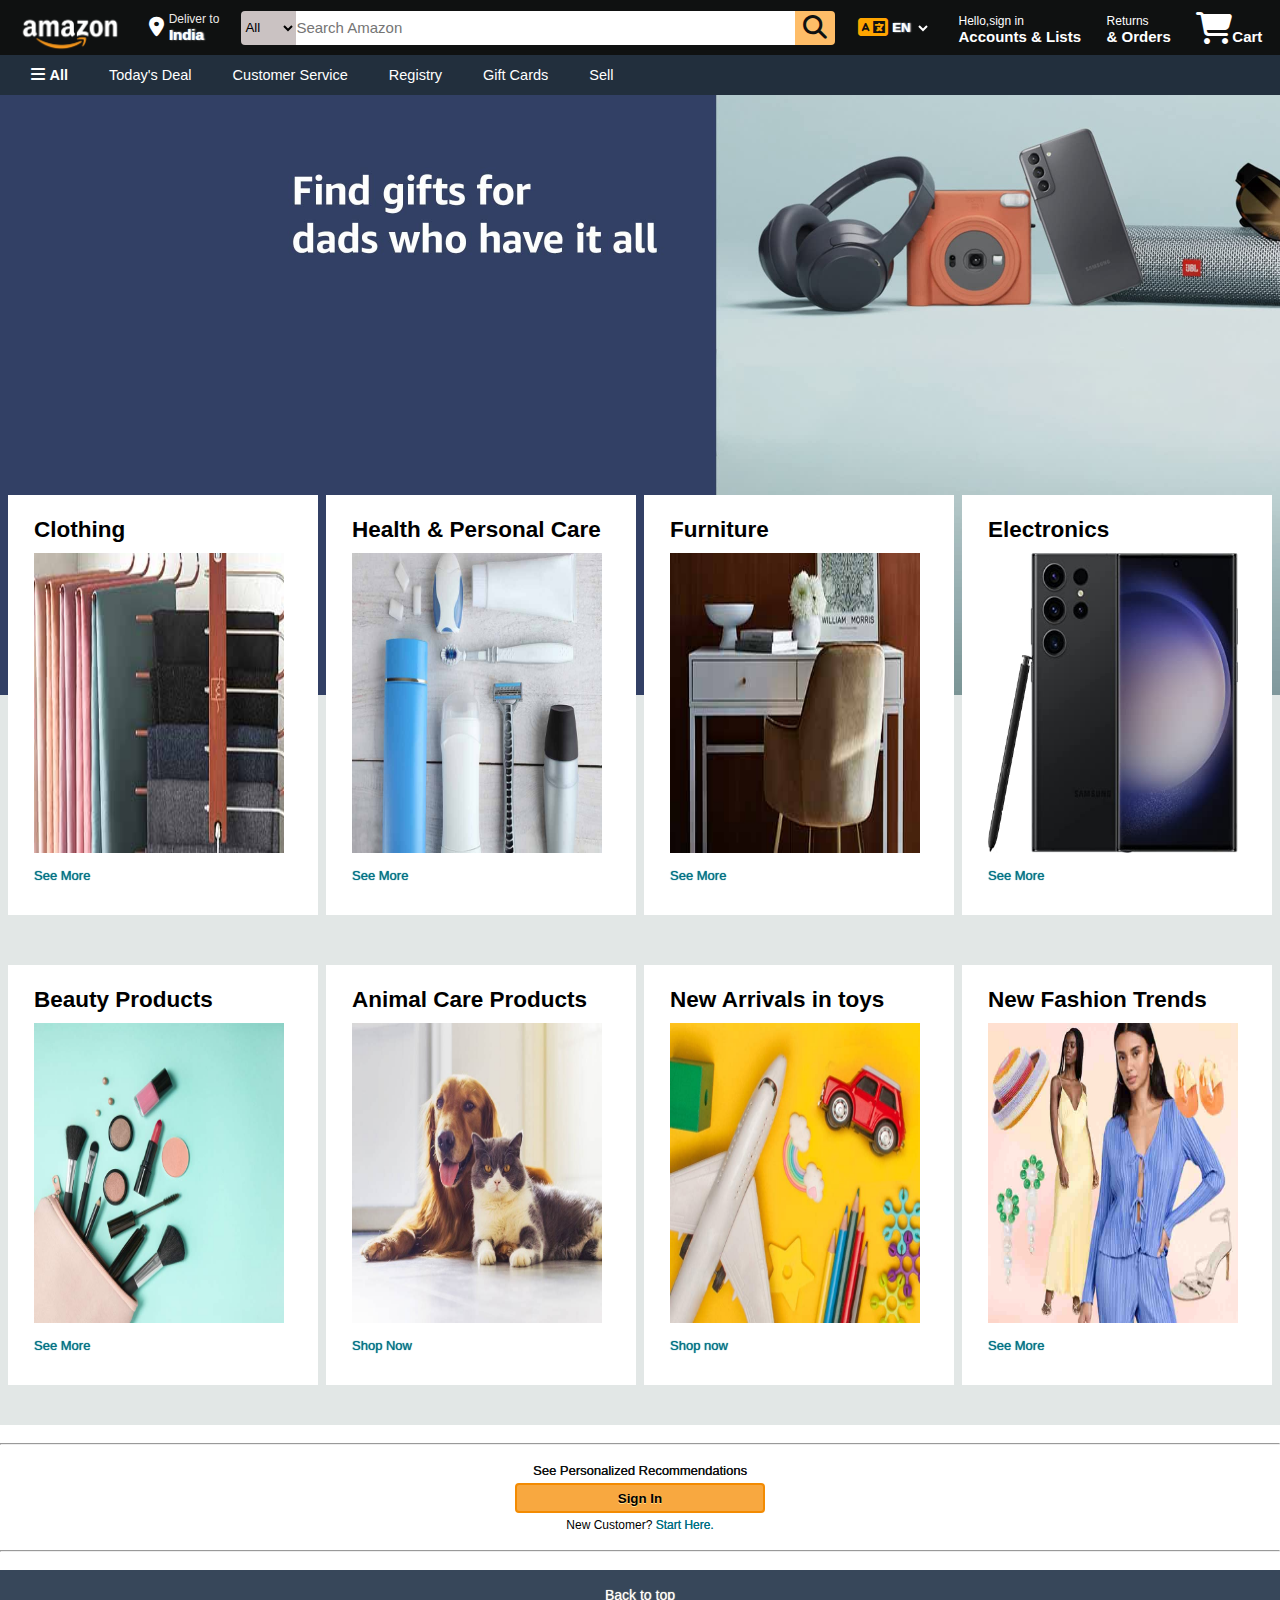
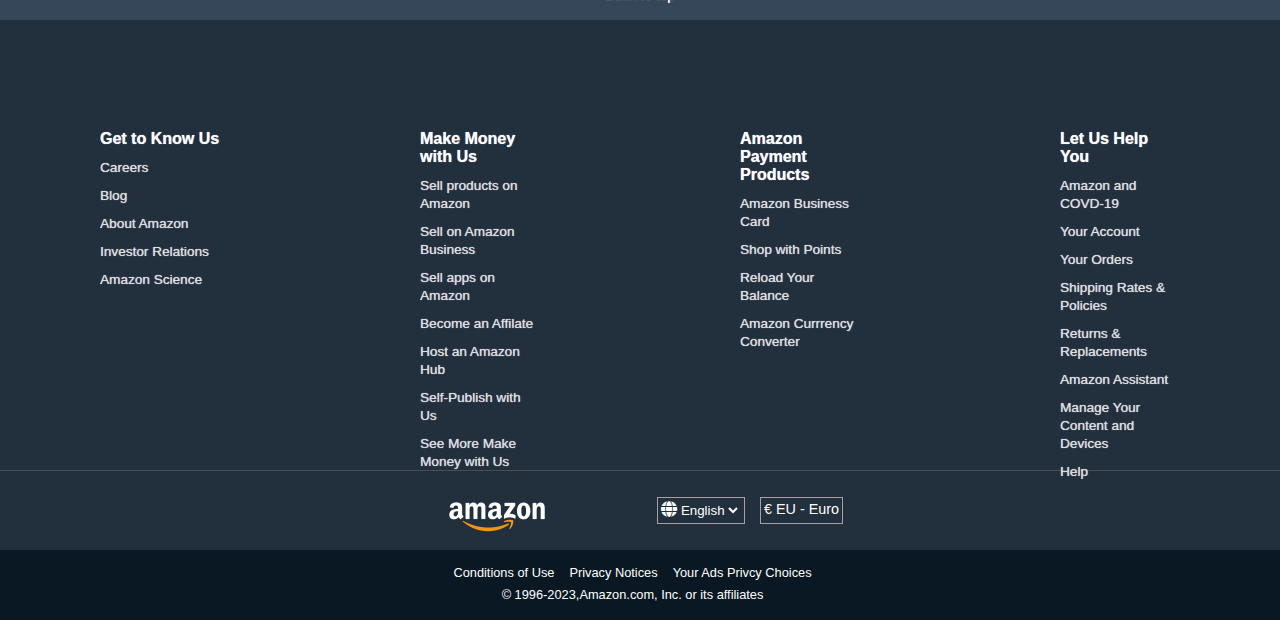
==== index.html @ e7b88340 "Add files via upload" ====
<!DOCTYPE html>
<html lang="en">
<head>
    <meta charset="UTF-8">
    <meta name="viewport" content="width=device-width, initial-scale=1.0">
    <title>Amazon.com</title>
    <link rel="stylesheet" href="./Amazon-logo.jpg">
    <link rel="stylesheet" href="https://cdnjs.cloudflare.com/ajax/libs/font-awesome/6.4.0/css/all.min.css">
    <link rel="stylesheet" href="amazon.css">
</head>
<body>
    <header>
        <div class="navbar">
            <div class="nav-logo border">
                <div class="logo">
                </div>
            </div>
            <div class="address border">
                <p id="deliver">Deliver to</p>
                <div class="location-logo">
                    <i class="fa-solid fa-location-dot fa-lg"></i>
                    <p id="ind">India</p>
                </div>
            </div>
            <div class="search-bar">
                    <select class="select">
                        <option value="-1">All</option>
                        <option value="All-d">All Departments</option>
                        <option value="art">Art & Craft</option>
                        <option value="beb">Baby</option>
                        <option value="gro">Groceries</option>
                        <option value="deals">Deals</option>
                        <option value="deals">Deals</option>
                        <option value="m">Light Music</option>
                        <option value="m">Light Music</option>
                        <option value="f">Furniture</option>
                        <option value="h">Home & Kitchen</option>
                        <option value="a">Appliances</option>
                        <option value="k">KIndle Store</option>
                        <option value="t">Movies & Tv</option>
                    </select>
            
                 
                    <input class="input" type="text" placeholder="Search Amazon">
                
                <div class="search-logo">
                    <i class="fa-sharp fa-solid fa-magnifying-glass fa-xl search-logo"></i>
                </div>
            </div>
            <div class="language border">
                <div>
                    <i id="lang" class="fa-solid fa-language fa-xl"></i>
                </div>
                <select id="language">
                    <option>EN</option>
                    <option>HIN</option>
                </select>
            </div>
            <div class="text border">    <p>Hello,sign in  <span><b><br>Accounts & Lists</b></span></p>
            </div>
            <div class="text border"><p>
                Returns <span><br><b>& Orders
                </span></b></p>
            </div>
            <div class="cart border">
                <i  class="fa-solid fa-cart-shopping fa-2x"></i><span id="cart"><b>Cart</b></span>
            </div>
        </div>
        <div class="menu">
            <ul >
                <li class="border"><i id="ham" class="fa-solid fa-bars"></i><a href="#" id="all"><b>All</b></a></li>
                <li class="border"><a href="#">Today's Deal</a></li>
                <li class="border"><a href="#">Customer Service</a></li>
                <li class="border"><a href="#">Registry</a></li>
                <li class="border"><a href="#">Gift Cards</a></li>
                <li class="border"><a href="#">Sell</a></li>
            </ul>
        </div>
    </header>
    <div class="container">
    </div>
    <div class="boxing">
        <div class="box-1 box ">
            <div class="content">
            <h2>Clothing</h2>
            <div class="box-img">
                <img src="box1_image.jpg" alt="box1" >
            </div>
            <a href="#">See More</a>
            </div>
        </div>
        <div class="box-2 box">
            <div class="content">
            <h2>Health & Personal Care</h2>
            <div class="box-img">
                <img src="box2_image.jpg" alt="box1">
            </div>
            <a href="#">See More</a>
            </div>
        </div>
        <div class="box-3 box">
            <div class="content">
            <h2>Furniture</h2>
            <div class="box-img">
                <img src="box3_image.jpg" alt="box1">
            </div>
            <a href="#">See More</a>
            </div>
        </div>
        <div class="box-4 box">
            <div class="content">
            <h2>Electronics</h2>
            <div class="box-img">
                <img src="box4_image.jpg" alt="box1">
            </div>
            <a href="#">See More</a>
            </div>
        </div>
        <div class="box-5 box">
            <div class="content">
            <h2>Beauty Products</h2>
            <div class="box-img">
                <img src="box5_image.jpg" alt="box1">
            </div>
            <a href="#">See More</a>
            </div>
        </div>
        <div class="box-6 box">
            <div class="content">
            <h2>Animal Care Products</h2>
            <div class="box-img">
                <img src="box6_image.jpg" alt="box1">
            </div>
            <a href="#">Shop Now</a>
            </div>
        </div>
        <div class="box-7 box">
            <div class="content">
            <h2>New Arrivals in toys</h2>
            <div class="box-img">
                <img src="box7_image.jpg" alt="box1">
            </div>
            <a href="#">Shop now</a>
            </div>
        </div>
        <div class="box-8 box">
            <div class="content">
            <h2> New Fashion Trends</h2>
            <div class="box-img">
                <img src="box8_image.jpg" alt="box1">
            </div>
            <a href="#">See More</a>
            </div>
        </div>
    </div>
    <br>
    <div class="sign">
        <div class="more">
        <hr>
        <br>
        <p id="rec">See Personalized Recommendations</p>
        <button><b>Sign In</b></button>
        <p>New Customer? <a href="https://www.amazon.com/ap/signin?openid.mode=checkid_setup&openid.ns=http%3A%2F%2Fspecs.openid.net%2Fauth%2F2.0&openid.return_to=https%3A%2F%2Fwww.amazon.com%2Fref%3Drhf_sign_in&openid.assoc_handle=usflex&openid.pape.max_auth_age=0" target="_blank">Start Here.</a></p>
        <br>
        <hr>
        </div>
        <br>
    </div>
    <footer>
        <div class="back">
            <a href="#">Back to top</a>
        </div>
        <div class="foot-panel">
            <div class=" list">
                <ul>
                    <li><p>Get to Know Us</p></li>
                    <li><a href="">Careers</a></li>
                    <li><a href="">Blog</a></li>
                    <li><a href="">About Amazon</a></li>
                    <li><a href="">Investor Relations</a></li>
                    <li><a href="">Amazon Science</a></li>
                </ul>
            </div>
            <div class=" list">
                <ul>
                    <li><p>Make Money with Us</p></li>
                    <li><a href="">Sell products on Amazon</a></li>
                    <li><a href="">Sell on Amazon Business</a></li>
                    <li><a href="">Sell apps on Amazon</a></li>
                    <li><a href="">Become an Affilate</a></li>
                    <li><a href="">Host an Amazon Hub</a></li>
                    <li><a href="">Self-Publish with Us</a></li>
                    <li><a href="">See More Make Money with Us</a></li>
                </ul>
            </div>
            <div class=" list">
                <ul>
                    <li><p>Amazon Payment Products</p></li>
                    <li><a href="">Amazon Business Card</a></li>
                    <li><a href="">Shop with Points</a></li>
                    <li><a href="">Reload Your Balance</a></li>
                    <li><a href="">Amazon Currrency Converter</a></li>   
                </ul>
            </div>
            <div class=" list">
                <ul>
                    <li><p>Let Us Help You</p></li>
                    <li><a href="">Amazon and COVD-19</a></li>
                    <li><a href="">Your Account</a></li>
                    <li><a href="">Your Orders</a></li>
                    <li><a href="">Shipping Rates & Policies</a></li>
                    <li><a href="">Returns & Replacements</a></li>
                    <li><a href="">Amazon Assistant</a></li>
                    <li><a href="">Manage Your Content and Devices</a></li>
                    <li><a href="">Help</a></li>
                </ul>
            </div> 
        </div>
        <div class="line">
            <div class="nav-logo">
                <div class="logo">
                </div>
            </div>
            <div class="languagee">
                <div class="lang-logo">
                    <i class="fa-solid fa-globe"></i>
                </div>
                <div id="lan">
                    <select>
                        <option value="en">English</option>
                        <option value="en">Hindi</option>
                </select>
                </div>
            </div>
            <div class="euro">
                <p>&euro; EU - Euro</p>
            </div>
        </div>
        <div class="last-panel">
            <div class="cont">
                <p>Conditions of Use</p>
                <p>Privacy Notices</p>
                <p>Your Ads Privcy Choices </p>
            </div>
            <div class="last">
                <p>&copy; 1996-2023,Amazon.com, Inc. or its affiliates</p>
            </div>
        </div>
    </footer>
</body>
</html>
---- amazon.css ----
*{
    margin: 0;
    padding: 0;
    box-sizing: border-box;
    font-family: Arial, Helvetica, sans-serif;
}

body{
    margin: 0;
    padding: 0;
}

/* .....heaeder...... */
 
header{
    height: 70px;
    background-color: #0f1111;
    color: white;
}

/* ..logo.. */
div.navbar{
    display: flex;
    justify-content: space-evenly;
    align-items: center;
}

.nav-logo{
    height: 55px;
    width: 120px;

}

.logo{
    height: 55px;
    width: 100%;
    background-size: cover;
    background-image: url("amazon_logo.png");
    margin-top: 0px;
    animation: amazon 2s ease-in 1;
}

@keyframes amazon{
    from{
        width:0%;
    }
    to{
        width: 100%;
    }
}

.border{
    border: 0.5px solid transparent;
}

.border:hover{
    border: 0.5px solid white;
}

/* ..location.. */
.address{
    cursor: pointer;
    padding: 8.5px;
}

#deliver{
    font-size: 12px;
    padding-left: 20px;
    color: rgb(236, 234, 232);
    
}

.location-logo{
    display: flex;
}

#ind{
    font-size: 15px;
    font-weight: 600;
    padding-left: 5px;
    text-shadow: 1px 0px 1.5px white;
    
}

/* search-bar */
.search-bar{
    display: flex;
    justify-content: space-evenly;
    width: 600px;
    height: 40px;
    border: 3px solid transparent;
}

.search-bar:active{
    border: 3px solid #febd68;
    border-radius: 6px;
}
.select{
    width: 55px;
    background-color:rgb(202, 194, 194) ;
    border-top-left-radius: 4px;
    border-bottom-left-radius: 4px;
    text-align: center;
    border: none;
    
}

select:hover{
    background-color:rgb(145, 137, 137) ;
}

.input{
    width: 500px;
    border: none;
    font-size: 15px;
    
}

.search-logo{
    display: flex;
    justify-content: center;
    align-items: center;
    color: #0f1111;
    background-color: #febd68;
    width: 40px;
    border-top-right-radius: 4px;
    border-bottom-right-radius: 4px;
}

.search-logo:hover{
    background-color: #f8a840;
}

/* language-bar */

.language{
    display: flex;
    padding: 13px 9px 13px 9px;
    cursor: pointer;
}

#lang{
    border: none;
    color: orange;
}

#language{
    border: none;
    background-color: transparent;
    color: white;
    font-weight:600 ;
    text-shadow: 1px 0px 1.5px white;

}

select>option{
    color: black;
    display: flex;
    text-align: left;
    overflow: scroll;
    background-color: white;
    
}

/* text */

.text{
    padding: 7px;
    cursor: pointer;
}
.text>p{
    font-size: 12px;
}

.text>p>span{
    font-size: 15px;
}

/* cart */

.cart{
    padding: 7px;
}

#cart{
    position: relative;
    top: 2.5px;
    font-size: 15px;
}

/* menu-bar */

.menu{
    background-color: #222f3d;
    height: 40px;
    display: flex;
    
}

#ham{
    margin-right: 5px;
}
.menu>ul{
    display: flex;
    align-items: center;
        
}

.menu>ul>li{
    list-style-type: none;   
    margin-left: 20px;
    padding: 9.5px;
}

.menu>ul>li>a{
    text-decoration: none;  
    color: white; 
    font-size:14.5px ;
}


/* ....content....... */

.container{
  background-image:url("carousal3.jpg") ;
  background-size: cover;
  background-color: rgba(red, green, blue, 0.5);
  height: 600px;
  width:1500px ;
  margin-top: 25px;
}

/* ..boxes.. */
.boxing{
    height: 730px;
    display: flex;
    flex-wrap: wrap;
    background-color: #e2e7e6;
    justify-content: space-evenly;
    
}

.box{
    height: 420px;
    width: 310px;
    border: 2px solid white;
    background-color: white ;
    padding:20px 0 15px;
    margin-bottom: 250px;
    margin-top: -200px;
   
}

.box:hover{
    transform: scale(1.1);
}

img{
    width: 250px;
    height:300px;
    margin-top: 10px;
    margin-bottom: 10px;
    cursor: pointer;
}

.content{
    margin-left: 1.5rem;
    margin-right: 1rem;
    font-size: 15px;
    font-weight: 1000;

}

.content>a{
    text-decoration: none;
    color: #007185;
    font-size: 13px;
    text-shadow: 0px 0px 1px #007185 ;
    font-weight: 500;
}

.more{
    text-align: center;
}

p#rec{
    font-size: 13px;
    color: #0f1111;
    text-shadow: .2px 0.2px .4px #0f1111;
}

.more>button{
    background-color: #f8a840;
    width: 250px;
    height: 30px;
    border: 2px solid #f38b02;
    border-radius: 4px;
    cursor: pointer;
    margin-top: 5px;
    margin-bottom: 5px;
    text-shadow: 0 1px 0 #ffe093;
}

.more>p{
    font-size: 12px;
}
.more>p>a{
    text-decoration: none;
    color: #007185;
    text-shadow: .1px .1px .2px #007180;
}

/* .....footer...... */

.back{
    background-color: #37475a;
    height: 50px;
    display: flex;
    justify-content: center;
    align-items: center;
    
}

.back:hover{
    background-color:  #3f4d5f;
}

.back>a{
    color: #ffffff;
    text-decoration: none;
    font-size: 14px;
    text-shadow: 0.2px 0.2px 1px wheat;
}

.foot-panel{
    background-color: #222f3d;
    display: flex;
    justify-content: space-evenly;
    height: 450px;
}

.list{
    width: 20%;
    margin-right:100px;
    margin-left: 100px;
    margin-top: 100px;
}

.list>ul>li{
    list-style-type: none;
    padding-top: 10px;
    text-shadow: .2px .2px .8px rgb(230, 223, 223);
}
.list>ul>li>p{
    color: white;
    font-weight: 700;
   

}

.list>ul>li>a{
    text-decoration: none;
    color: #dddddd;
    font-size: .85rem;
}
.list>ul>li>a:hover{
    text-decoration: underline;
}

.line{
    border-top: 0.5px solid rgb(80, 76, 76);
    background-color: #222f3d;
    display: flex;
    justify-content: center;
    align-items: center;
    height:80px;
    
}

.languagee{
    display: flex;
    margin-left: 100px;
    background-color: transparent;
    border: 1px solid rgb(168, 160, 160);
    height: 27px;
    padding-top: 2px;
    padding-left: 1px;
    padding: 3px;
}

.lang-logo{
    color: white;
}

#lan>select{
    border:none;
    background-color: transparent;
    color: white;
    cursor: pointer;
}

.euro{
    cursor: pointer;
    padding: 3px;
    margin-left: 15px;
    padding-top: 3px;
    height: 27px;
    background-color: transparent;
    border: 1px solid rgb(168, 160, 160); ;
}

.euro>p{
    color: white;
    font-size: .9rem;
}

.last-panel{
    background-color: #091822;
    height: 70px;
}

.cont{
    display: flex;
    justify-content: center;
    align-items: center;
    
}

.cont>p{
    margin-top: 15px;
    color: white;
    font-size: .8rem;
    margin-right: 15px;
    margin-bottom: 2px;
    
}

.last{
    display: flex;
    align-items: center;
    justify-content: center;

}

.last>p{
    margin-top: 5px;
    color: white;
    font-size: .8rem;
    margin-right: 15px;
    margin-bottom: 2px;
    
}
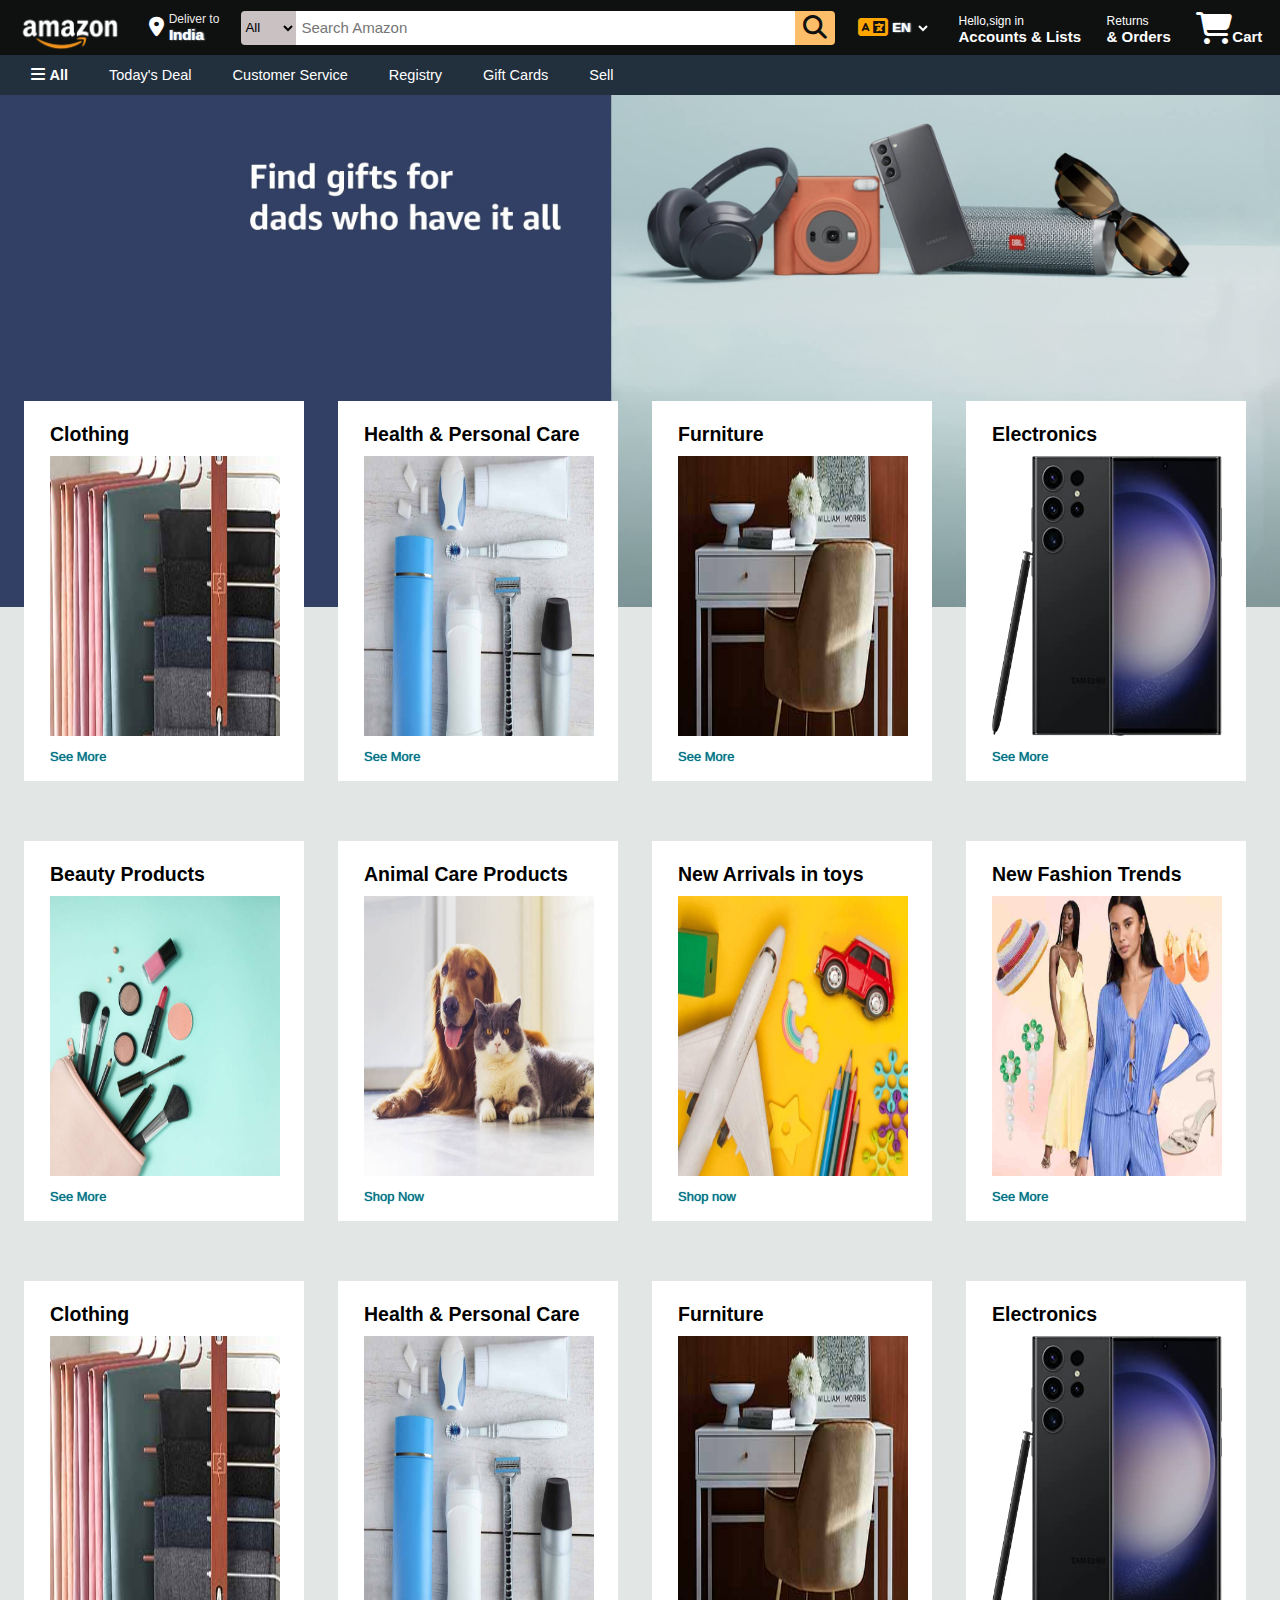
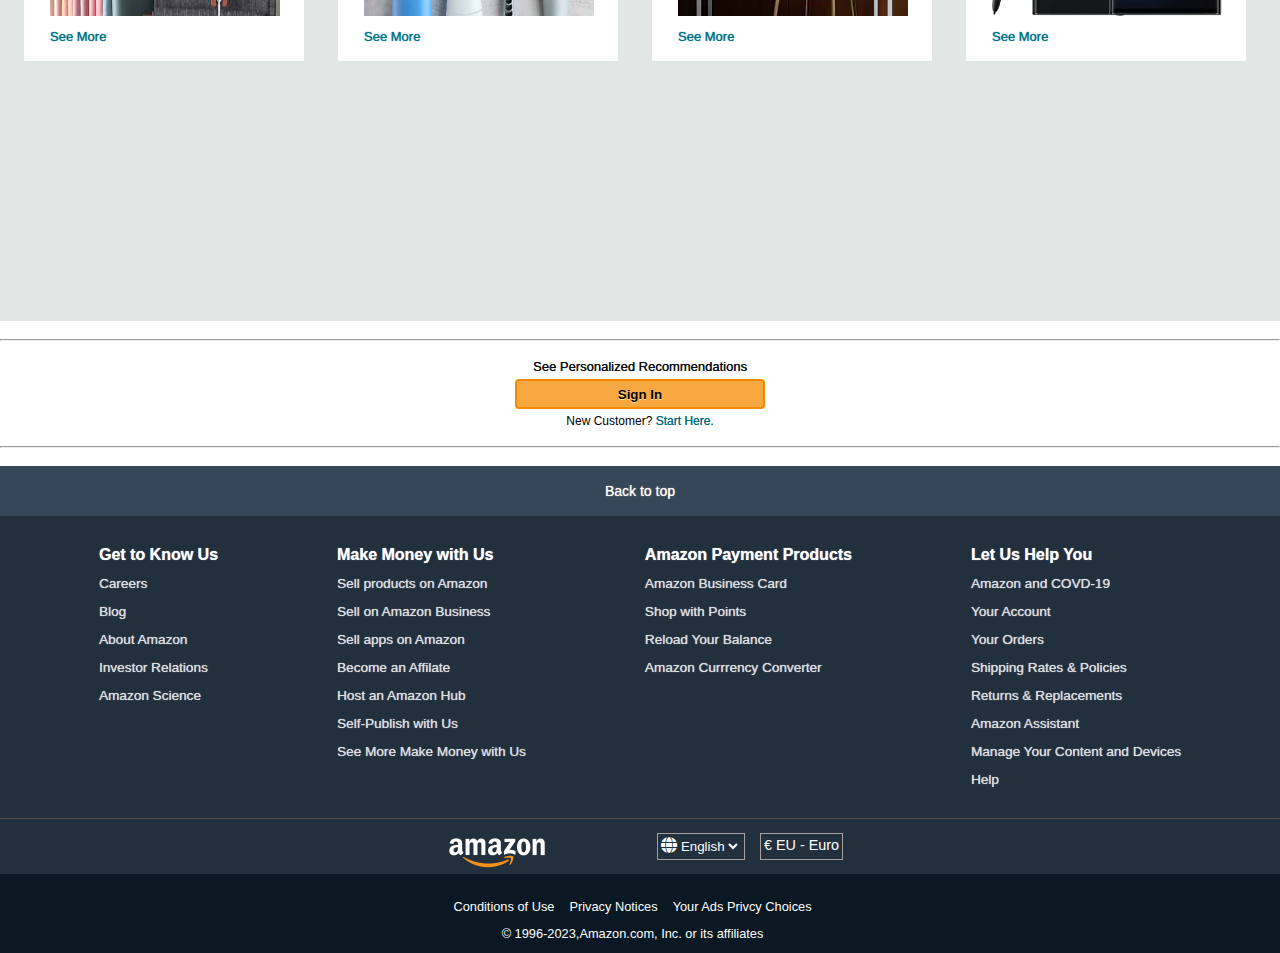
==== commit 64a77729: "Add files via upload" ====
--- a/index.html
+++ b/index.html
@@ -6,7 +6,7 @@
     <title>Amazon.com</title>
     <link rel="stylesheet" href="./Amazon-logo.jpg">
     <link rel="stylesheet" href="https://cdnjs.cloudflare.com/ajax/libs/font-awesome/6.4.0/css/all.min.css">
-    <link rel="stylesheet" href="amazon.css">
+    <link rel="stylesheet" href="index.css">
 </head>
 <body>
     <header>
@@ -14,6 +14,9 @@
             <div class="nav-logo border">
                 <div class="logo">
                 </div>
+            </div>
+            <div class="hamburger">
+                <i class="fa-solid fa-bars fa-lg"></i>
             </div>
             <div class="address border">
                 <p id="deliver">Deliver to</p>
@@ -78,6 +81,7 @@
         </div>
     </header>
     <div class="container">
+        <img src="carousal3.jpg" alt="pic">
     </div>
     <div class="boxing">
         <div class="box-1 box ">
@@ -152,6 +156,43 @@
             <a href="#">See More</a>
             </div>
         </div>
+        
+            <div class="box-1 box ">
+                <div class="content">
+                <h2>Clothing</h2>
+                <div class="box-img">
+                    <img src="box1_image.jpg" alt="box1" >
+                </div>
+                <a href="#">See More</a>
+                </div>
+            </div>
+            <div class="box-2 box">
+                <div class="content">
+                <h2>Health & Personal Care</h2>
+                <div class="box-img">
+                    <img src="box2_image.jpg" alt="box1">
+                </div>
+                <a href="#">See More</a>
+                </div>
+            </div>
+            <div class="box-3 box">
+                <div class="content">
+                <h2>Furniture</h2>
+                <div class="box-img">
+                    <img src="box3_image.jpg" alt="box1">
+                </div>
+                <a href="#">See More</a>
+                </div>
+            </div>
+            <div class="box-4 box">
+                <div class="content">
+                <h2>Electronics</h2>
+                <div class="box-img">
+                    <img src="box4_image.jpg" alt="box1">
+                </div>
+                <a href="#">See More</a>
+                </div>
+            </div>
     </div>
     <br>
     <div class="sign">
--- a/index.css
+++ b/index.css
@@ -0,0 +1,536 @@
+*{
+    margin: 0;
+    padding: 0;
+    box-sizing: border-box;
+    font-family: Arial, Helvetica, sans-serif;
+}
+
+body{
+    overflow-x: hidden;
+}
+/* .....heaeder...... */
+ 
+header{
+    height: 70px;
+    background-color: #0f1111;
+    color: white;
+}
+
+/* ..logo.. */
+div.navbar{
+    display: flex;
+    justify-content: space-evenly;
+    align-items: center;
+}
+
+.nav-logo{
+    height: 55px;
+    width: 120px;
+    
+
+}
+
+.logo{
+    height: 55px;
+    width: 100%;
+    background-size: cover;
+    background-image: url("amazon_logo.png");
+    margin-top: 0px;
+    animation: amazon 2s ease-in 1;
+}
+
+@keyframes amazon{
+    from{
+        width:0%;
+    }
+    to{
+        width: 100%;
+    }
+}
+
+.border{
+    border: 0.5px solid transparent;
+}
+
+.border:hover{
+    border: 0.5px solid white;
+}
+
+/* ...hamburger... */
+.hamburger{
+    display:none;
+}
+/* ..location.. */
+.address{
+    cursor: pointer;
+    padding: 8.5px;
+}
+
+#deliver{
+    font-size: 12px;
+    padding-left: 20px;
+    color: rgb(236, 234, 232);
+    
+}
+
+.location-logo{
+    display: flex;
+}
+
+#ind{
+    font-size: 15px;
+    font-weight: 600;
+    padding-left: 5px;
+    text-shadow: 1px 0px 1.5px white;
+    
+}
+
+/* search-bar */
+.search-bar{
+    display: flex;
+    justify-content: space-evenly;
+    width: 600px;
+    height: 40px;
+    border: 3px solid transparent;
+}
+
+.search-bar:active{
+    border: 3px solid #febd68;
+    border-radius: 6px;
+}
+.select{
+    width: 55px;
+    background-color:rgb(202, 194, 194) ;
+    border-top-left-radius: 4px;
+    border-bottom-left-radius: 4px;
+    text-align: center;
+    border: none;
+    
+}
+
+select:hover{
+    background-color:rgb(145, 137, 137) ;
+}
+
+.input{
+    width: 500px;
+    border: none;
+    font-size: 15px;
+    outline:none;
+    padding:5px;
+    
+}
+
+.search-bar:focus{
+    border:2px solid #f38b02;
+}
+
+.search-logo{
+    display: flex;
+    justify-content: center;
+    align-items: center;
+    color: #0f1111;
+    background-color: #febd68;
+    width: 40px;
+    border-top-right-radius: 4px;
+    border-bottom-right-radius: 4px;
+}
+
+.search-logo:hover{
+    background-color: #f8a840;
+}
+
+/* language-bar */
+
+.language{
+    display: flex;
+    padding: 13px 9px 13px 9px;
+    cursor: pointer;
+}
+
+#lang{
+    border: none;
+    color: orange;
+}
+
+#language{
+    border: none;
+    background-color: transparent;
+    color: white;
+    font-weight:600 ;
+    text-shadow: 1px 0px 1.5px white;
+    
+}
+
+select>option{
+    color: black;
+    display: flex;
+    text-align: left;
+    overflow: scroll;
+    background-color: white;
+    
+}
+
+/* text */
+
+.text{
+    padding: 7px;
+    cursor: pointer;
+}
+.text>p{
+    font-size: 12px;
+}
+
+.text>p>span{
+    font-size: 15px;
+}
+
+/* cart */
+
+.cart{
+    padding: 7px;
+}
+
+#cart{
+    position: relative;
+    top: 2.5px;
+    font-size: 15px;
+}
+
+/* menu-bar */
+
+.menu{
+    background-color: #222f3d;
+    height: 40px;
+    display: flex;
+    
+}
+
+#ham{
+    margin-right: 5px;
+}
+.menu>ul{
+    display: flex;
+    align-items: center;
+    
+}
+
+.menu>ul>li{
+    list-style-type: none;   
+    margin-left: 20px;
+    padding: 9.5px;
+}
+
+.menu>ul>li>a{
+    text-decoration: none;  
+    color: white; 
+    font-size:14.5px ;
+}
+
+
+/* ....content....... */
+
+.container>img{
+ 
+  background-color: rgba(red, green, blue, 0.7);
+  height: 600px;
+  width:100%;
+  height:auto;
+  margin-top: 25px;
+
+}
+
+/* ..boxes.. */
+.boxing{
+    height: 100%;
+    display: flex;
+    flex-wrap: wrap;
+    margin-top: -20px;
+    background-color: #e2e7e6;
+    justify-content: space-evenly;
+    
+}
+
+.box{
+    height: 100%;
+    width: 280px;
+    border: 2px solid white;
+    background-color: white ;
+    padding:20px 0 15px;
+    margin-bottom: 260px;
+    margin-top: -200px;
+    margin-right: 10px;
+   
+}
+
+.box:hover{
+    transform: scale(1.05);
+}
+
+img{
+    width: 230px;
+    height:280px;
+    margin-top: 10px;
+    margin-bottom: 10px;
+    cursor: pointer;
+}
+
+.content{
+    margin-left: 1.5rem;
+    margin-right: 1rem;
+    font-size: 13px;
+    font-weight: 1000;
+
+}
+
+.content>a{
+    text-decoration: none;
+    color: #007185;
+    font-size: 13px;
+    text-shadow: 0px 0px 1px #007185 ;
+    font-weight: 500;
+}
+
+.more{
+    text-align: center;
+}
+
+p#rec{
+    font-size: 13px;
+    color: #0f1111;
+    text-shadow: .2px 0.2px .4px #0f1111;
+}
+
+.more>button{
+    background-color: #f8a840;
+    width: 250px;
+    height: 30px;
+    border: 2px solid #f38b02;
+    border-radius: 4px;
+    cursor: pointer;
+    margin-top: 5px;
+    margin-bottom: 5px;
+    text-shadow: 0 1px 0 #ffe093;
+}
+
+.more>p{
+    font-size: 12px;
+}
+.more>p>a{
+    text-decoration: none;
+    color: #007185;
+    text-shadow: .1px .1px .2px #007180;
+}
+
+/* .....footer...... */
+
+.back{
+    background-color: #37475a;
+    height: 50px;
+    display: flex;
+    justify-content: center;
+    align-items: center;
+    
+}
+
+.back:hover{
+    background-color:  #3f4d5f;
+}
+
+.back>a{
+    color: #ffffff;
+    text-decoration: none;
+    font-size: 14px;
+    text-shadow: 0.2px 0.2px 1px wheat;
+}
+
+.foot-panel{
+    background-color: #222f3d;
+    display: flex;
+    flex-wrap: wrap;
+    justify-content: space-evenly;
+    height: 100%;
+    padding-bottom: 10px;
+}
+
+.list{
+   display: flex;
+   margin:20px
+}
+
+.list>ul>li{
+    list-style-type: none;
+    padding-top: 10px;
+    text-shadow: .2px .2px .8px rgb(230, 223, 223);
+}
+.list>ul>li>p{
+    color: white;
+    font-weight: 700;
+    
+    
+}
+
+.list>ul>li>a{
+    text-decoration: none;
+    color: #dddddd;
+    font-size: .85rem;
+}
+.list>ul>li>a:hover{
+    text-decoration: underline;
+}
+
+.line{
+    border-top: 0.5px solid rgb(80, 76, 76);
+    background-color: #222f3d;
+    display: flex;
+    justify-content: center;
+    align-items: center;
+    height:100%;
+    
+    
+}
+
+.languagee{
+    display: flex;
+    margin-left: 100px;
+    background-color: transparent;
+    border: 1px solid rgb(168, 160, 160);
+    height: 27px;
+    padding-top: 2px;
+    padding-left: 1px;
+    padding: 3px;
+}
+
+.lang-logo{
+    color: white;
+}
+
+#lan>select{
+    border:none;
+    background-color: transparent;
+    color: white;
+    cursor: pointer;
+}
+
+.euro{
+    cursor: pointer;
+    padding: 3px;
+    margin-left: 15px;
+    padding-top: 3px;
+    height: 27px;
+    background-color: transparent;
+    border: 1px solid rgb(168, 160, 160); ;
+}
+
+.euro>p{
+    color: white;
+    font-size: .9rem;
+}
+
+.last-panel{
+    background-color: #091822;
+    height: 100%;
+    padding:10px
+}
+
+.cont{
+    display: flex;
+    justify-content: center;
+    align-items: center;
+    flex-wrap: wrap;
+    margin-bottom: 5px;
+}
+
+.cont>p{
+    margin-top: 15px;
+    color: white;
+    font-size: .8rem;
+    margin-right: 15px;
+    margin-bottom: 2px;
+    
+}
+
+.last{
+    display: flex;
+    align-items: center;
+    justify-content: center;
+    
+}
+
+.last>p{
+    margin-top: 5px;
+    color: white;
+    font-size: .8rem;
+    margin-right: 15px;
+    margin-bottom: 2px;
+    
+}
+
+@media (max-width:1240px){
+
+    .language{
+        display: none;
+    }
+
+    .text{
+        display: none;
+    }
+
+    .cart{
+        display: none;
+    }
+
+    .hamburger{
+        display: block;
+        position: absolute;
+        right: 2%;
+        cursor: pointer;
+    }
+
+    .box{
+        margin-top:-50px;
+        margin-bottom: 90px;
+    }   
+}
+
+@media (max-width:1000px){
+    .location-logo{
+        display: none;
+    }
+
+    .address{
+        display: none;
+    }
+}
+
+@media (max-width:860px){
+    .search-bar{
+        display: none;
+    }
+
+    .list{
+        width:30%;
+       }
+}
+
+@media (max-width:510px){
+    .menu{
+        display: none;
+    }
+
+    .container img{
+        margin-top: -10px;
+    }
+
+    .euro{
+        display: none;
+    }
+
+   .languagee{
+    margin-left: -2px;
+   }
+
+   .list{
+    width: 60%;
+   }
+}